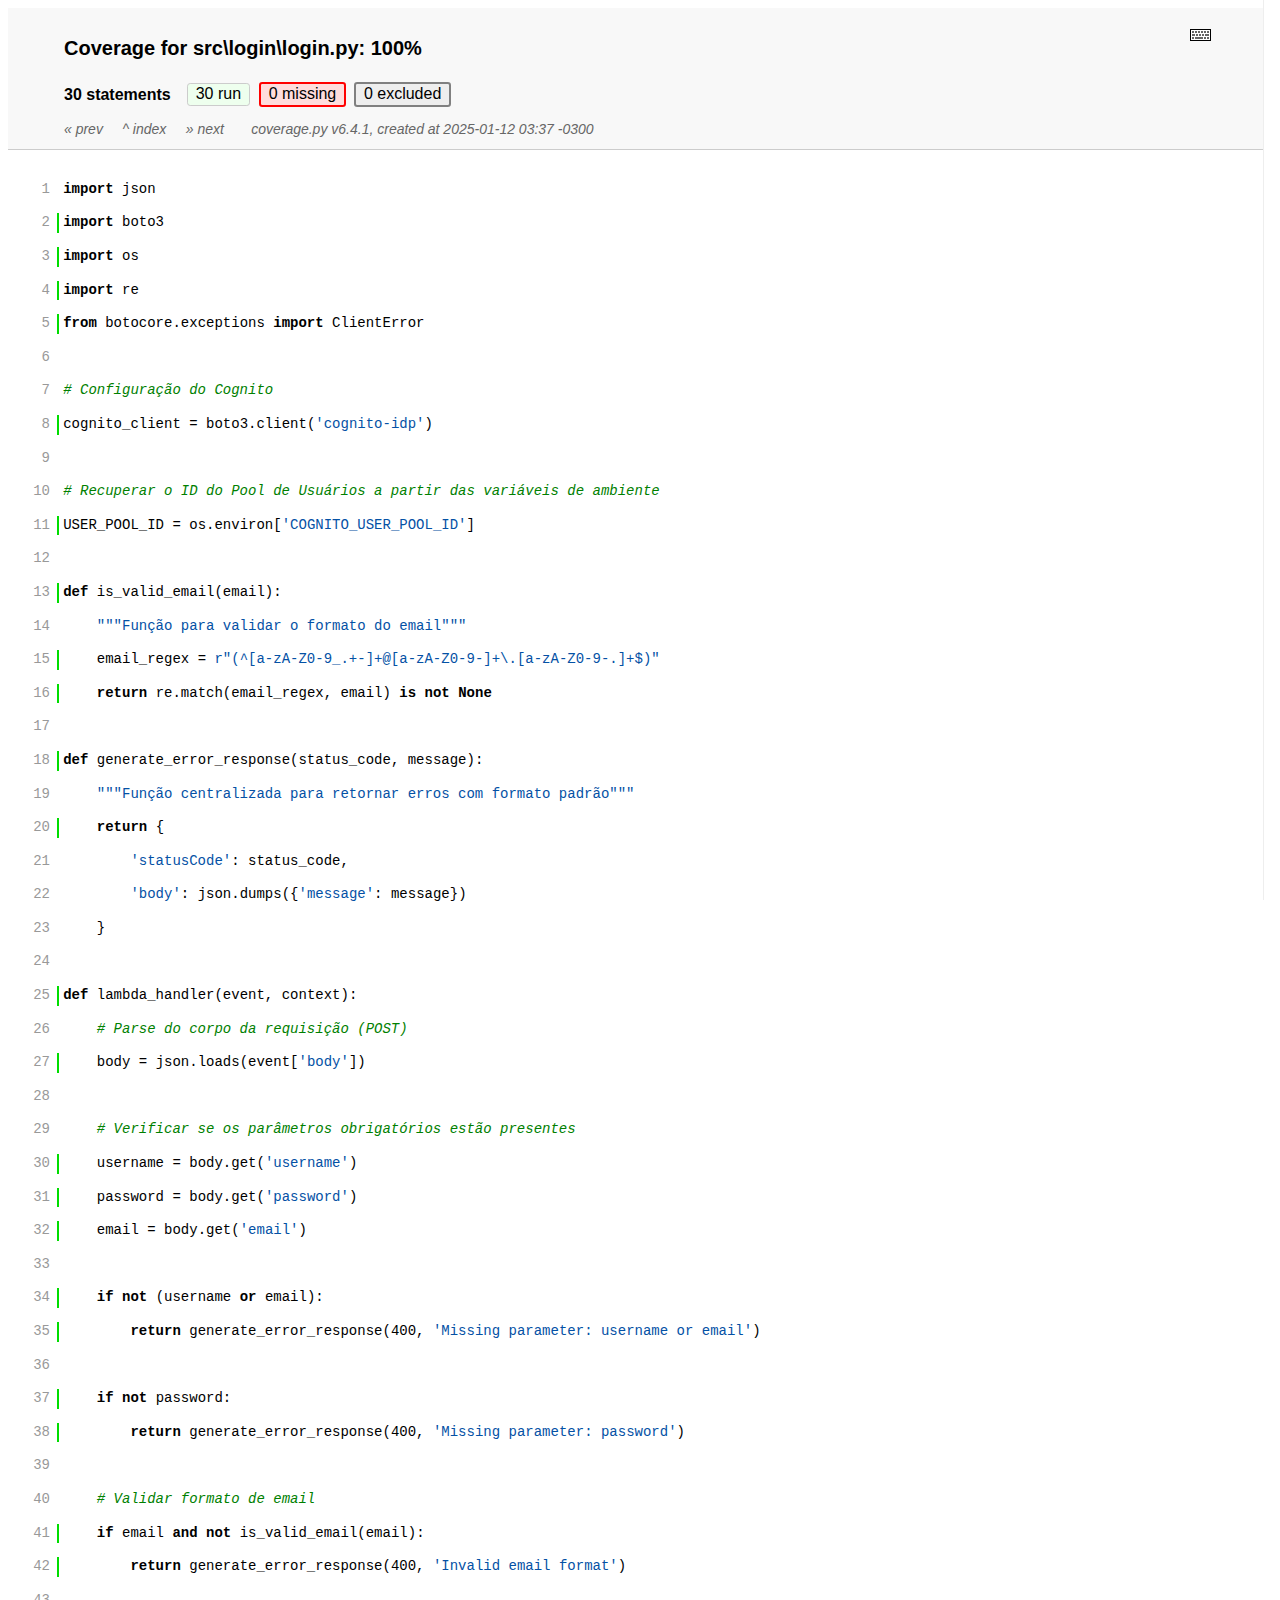
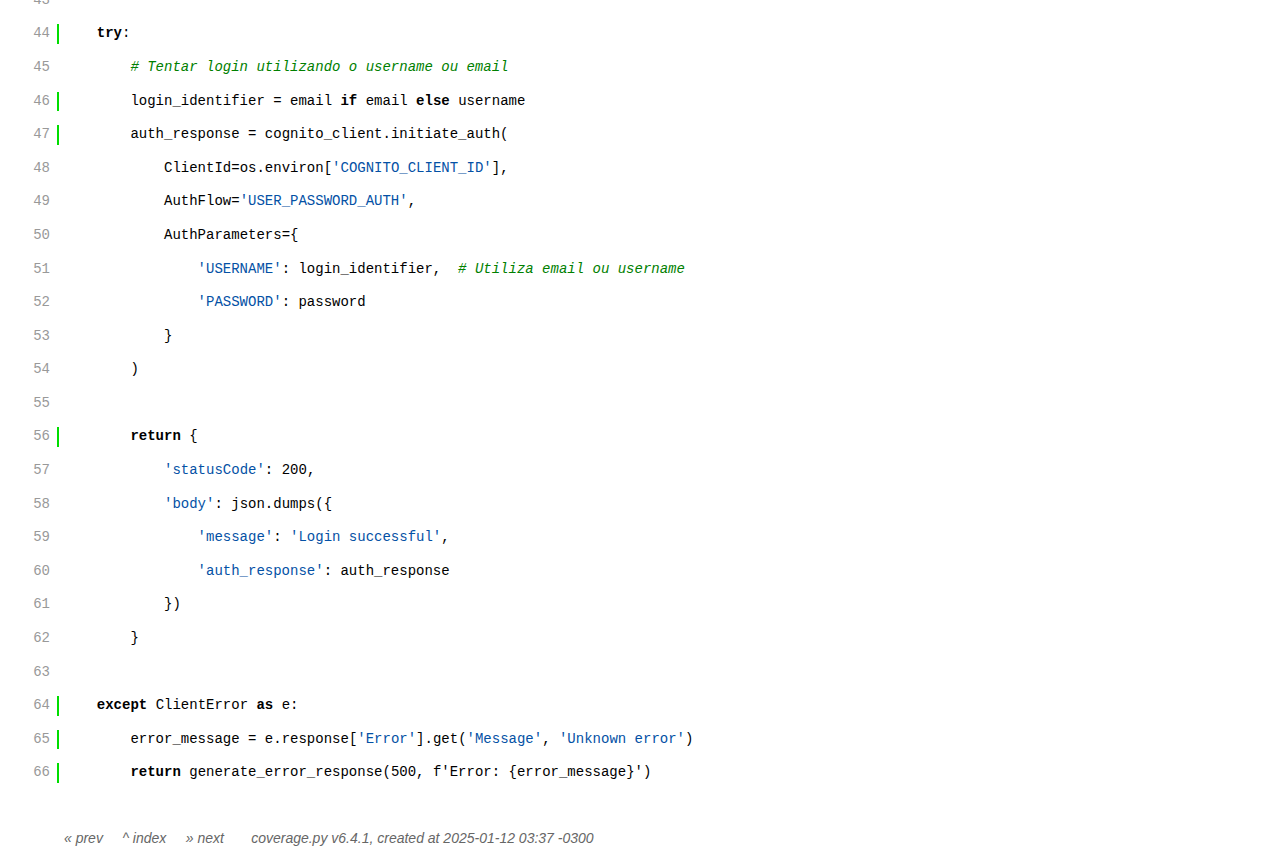
==== tests/processing/reports/htmlcov/d_3f3eaaa1e2470272_login_py.html @ f2f093bf "Padronizado o projeto" ====
<!DOCTYPE html>
<html>
<head>
    <meta http-equiv="Content-Type" content="text/html; charset=utf-8">
    <title>Coverage for src\login\login.py: 100%</title>
    <link rel="icon" sizes="32x32" href="favicon_32.png">
    <link rel="stylesheet" href="style.css" type="text/css">
    <script type="text/javascript" src="coverage_html.js" defer></script>
</head>
<body class="pyfile">
<header>
    <div class="content">
        <h1>
            <span class="text">Coverage for </span><b>src\login\login.py</b>:
            <span class="pc_cov">100%</span>
        </h1>
        <aside id="help_panel_wrapper">
            <input id="help_panel_state" type="checkbox">
            <label for="help_panel_state">
                <img id="keyboard_icon" src="keybd_closed.png" alt="Show/hide keyboard shortcuts" />
            </label>
            <div id="help_panel">
                <p class="legend">Shortcuts on this page</p>
                <div class="keyhelp">
                    <p>
                        <kbd>r</kbd>
                        <kbd>m</kbd>
                        <kbd>x</kbd>
                        &nbsp; toggle line displays
                    </p>
                    <p>
                        <kbd>j</kbd>
                        <kbd>k</kbd>
                        &nbsp; next/prev highlighted chunk
                    </p>
                    <p>
                        <kbd>0</kbd> &nbsp; (zero) top of page
                    </p>
                    <p>
                        <kbd>1</kbd> &nbsp; (one) first highlighted chunk
                    </p>
                    <p>
                        <kbd>[</kbd>
                        <kbd>]</kbd>
                        &nbsp; prev/next file
                    </p>
                    <p>
                        <kbd>u</kbd> &nbsp; up to the index
                    </p>
                    <p>
                        <kbd>?</kbd> &nbsp; show/hide this help
                    </p>
                </div>
            </div>
        </aside>
        <h2>
            <span class="text">30 statements &nbsp;</span>
            <button type="button" class="run button_toggle_run" value="run" data-shortcut="r" title="Toggle lines run">30<span class="text"> run</span></button>
            <button type="button" class="mis show_mis button_toggle_mis" value="mis" data-shortcut="m" title="Toggle lines missing">0<span class="text"> missing</span></button>
            <button type="button" class="exc show_exc button_toggle_exc" value="exc" data-shortcut="x" title="Toggle lines excluded">0<span class="text"> excluded</span></button>
        </h2>
        <p class="text">
            <a id="prevFileLink" class="nav" href="d_3f3eaaa1e2470272___init___py.html">&#xab; prev</a> &nbsp; &nbsp;
            <a id="indexLink" class="nav" href="index.html">&Hat; index</a> &nbsp; &nbsp;
            <a id="nextFileLink" class="nav" href="d_bb18815eae35c851___init___py.html">&#xbb; next</a>
            &nbsp; &nbsp; &nbsp;
            <a class="nav" href="https://coverage.readthedocs.io">coverage.py v6.4.1</a>,
            created at 2025-01-12 03:37 -0300
        </p>
        <aside class="hidden">
            <button type="button" class="button_next_chunk" data-shortcut="j"/>
            <button type="button" class="button_prev_chunk" data-shortcut="k"/>
            <button type="button" class="button_top_of_page" data-shortcut="0"/>
            <button type="button" class="button_first_chunk" data-shortcut="1"/>
            <button type="button" class="button_prev_file" data-shortcut="["/>
            <button type="button" class="button_next_file" data-shortcut="]"/>
            <button type="button" class="button_to_index" data-shortcut="u"/>
            <button type="button" class="button_show_hide_help" data-shortcut="?"/>
        </aside>
    </div>
</header>
<main id="source">
    <p class="pln"><span class="n"><a id="t1" href="#t1">1</a></span><span class="t"><span class="key">import</span> <span class="nam">json</span>&nbsp;</span><span class="r"></span></p>
    <p class="run"><span class="n"><a id="t2" href="#t2">2</a></span><span class="t"><span class="key">import</span> <span class="nam">boto3</span>&nbsp;</span><span class="r"></span></p>
    <p class="run"><span class="n"><a id="t3" href="#t3">3</a></span><span class="t"><span class="key">import</span> <span class="nam">os</span>&nbsp;</span><span class="r"></span></p>
    <p class="run"><span class="n"><a id="t4" href="#t4">4</a></span><span class="t"><span class="key">import</span> <span class="nam">re</span>&nbsp;</span><span class="r"></span></p>
    <p class="run"><span class="n"><a id="t5" href="#t5">5</a></span><span class="t"><span class="key">from</span> <span class="nam">botocore</span><span class="op">.</span><span class="nam">exceptions</span> <span class="key">import</span> <span class="nam">ClientError</span>&nbsp;</span><span class="r"></span></p>
    <p class="pln"><span class="n"><a id="t6" href="#t6">6</a></span><span class="t">&nbsp;</span><span class="r"></span></p>
    <p class="pln"><span class="n"><a id="t7" href="#t7">7</a></span><span class="t"><span class="com"># Configura&#231;&#227;o do Cognito</span>&nbsp;</span><span class="r"></span></p>
    <p class="run"><span class="n"><a id="t8" href="#t8">8</a></span><span class="t"><span class="nam">cognito_client</span> <span class="op">=</span> <span class="nam">boto3</span><span class="op">.</span><span class="nam">client</span><span class="op">(</span><span class="str">'cognito-idp'</span><span class="op">)</span>&nbsp;</span><span class="r"></span></p>
    <p class="pln"><span class="n"><a id="t9" href="#t9">9</a></span><span class="t">&nbsp;</span><span class="r"></span></p>
    <p class="pln"><span class="n"><a id="t10" href="#t10">10</a></span><span class="t"><span class="com"># Recuperar o ID do Pool de Usu&#225;rios a partir das vari&#225;veis de ambiente</span>&nbsp;</span><span class="r"></span></p>
    <p class="run"><span class="n"><a id="t11" href="#t11">11</a></span><span class="t"><span class="nam">USER_POOL_ID</span> <span class="op">=</span> <span class="nam">os</span><span class="op">.</span><span class="nam">environ</span><span class="op">[</span><span class="str">'COGNITO_USER_POOL_ID'</span><span class="op">]</span>&nbsp;</span><span class="r"></span></p>
    <p class="pln"><span class="n"><a id="t12" href="#t12">12</a></span><span class="t">&nbsp;</span><span class="r"></span></p>
    <p class="run"><span class="n"><a id="t13" href="#t13">13</a></span><span class="t"><span class="key">def</span> <span class="nam">is_valid_email</span><span class="op">(</span><span class="nam">email</span><span class="op">)</span><span class="op">:</span>&nbsp;</span><span class="r"></span></p>
    <p class="pln"><span class="n"><a id="t14" href="#t14">14</a></span><span class="t">    <span class="str">"""Fun&#231;&#227;o para validar o formato do email"""</span>&nbsp;</span><span class="r"></span></p>
    <p class="run"><span class="n"><a id="t15" href="#t15">15</a></span><span class="t">    <span class="nam">email_regex</span> <span class="op">=</span> <span class="str">r"(^[a-zA-Z0-9_.+-]+@[a-zA-Z0-9-]+\.[a-zA-Z0-9-.]+$)"</span>&nbsp;</span><span class="r"></span></p>
    <p class="run"><span class="n"><a id="t16" href="#t16">16</a></span><span class="t">    <span class="key">return</span> <span class="nam">re</span><span class="op">.</span><span class="nam">match</span><span class="op">(</span><span class="nam">email_regex</span><span class="op">,</span> <span class="nam">email</span><span class="op">)</span> <span class="key">is</span> <span class="key">not</span> <span class="key">None</span>&nbsp;</span><span class="r"></span></p>
    <p class="pln"><span class="n"><a id="t17" href="#t17">17</a></span><span class="t">&nbsp;</span><span class="r"></span></p>
    <p class="run"><span class="n"><a id="t18" href="#t18">18</a></span><span class="t"><span class="key">def</span> <span class="nam">generate_error_response</span><span class="op">(</span><span class="nam">status_code</span><span class="op">,</span> <span class="nam">message</span><span class="op">)</span><span class="op">:</span>&nbsp;</span><span class="r"></span></p>
    <p class="pln"><span class="n"><a id="t19" href="#t19">19</a></span><span class="t">    <span class="str">"""Fun&#231;&#227;o centralizada para retornar erros com formato padr&#227;o"""</span>&nbsp;</span><span class="r"></span></p>
    <p class="run"><span class="n"><a id="t20" href="#t20">20</a></span><span class="t">    <span class="key">return</span> <span class="op">{</span>&nbsp;</span><span class="r"></span></p>
    <p class="pln"><span class="n"><a id="t21" href="#t21">21</a></span><span class="t">        <span class="str">'statusCode'</span><span class="op">:</span> <span class="nam">status_code</span><span class="op">,</span>&nbsp;</span><span class="r"></span></p>
    <p class="pln"><span class="n"><a id="t22" href="#t22">22</a></span><span class="t">        <span class="str">'body'</span><span class="op">:</span> <span class="nam">json</span><span class="op">.</span><span class="nam">dumps</span><span class="op">(</span><span class="op">{</span><span class="str">'message'</span><span class="op">:</span> <span class="nam">message</span><span class="op">}</span><span class="op">)</span>&nbsp;</span><span class="r"></span></p>
    <p class="pln"><span class="n"><a id="t23" href="#t23">23</a></span><span class="t">    <span class="op">}</span>&nbsp;</span><span class="r"></span></p>
    <p class="pln"><span class="n"><a id="t24" href="#t24">24</a></span><span class="t">&nbsp;</span><span class="r"></span></p>
    <p class="run"><span class="n"><a id="t25" href="#t25">25</a></span><span class="t"><span class="key">def</span> <span class="nam">lambda_handler</span><span class="op">(</span><span class="nam">event</span><span class="op">,</span> <span class="nam">context</span><span class="op">)</span><span class="op">:</span>&nbsp;</span><span class="r"></span></p>
    <p class="pln"><span class="n"><a id="t26" href="#t26">26</a></span><span class="t">    <span class="com"># Parse do corpo da requisi&#231;&#227;o (POST)</span>&nbsp;</span><span class="r"></span></p>
    <p class="run"><span class="n"><a id="t27" href="#t27">27</a></span><span class="t">    <span class="nam">body</span> <span class="op">=</span> <span class="nam">json</span><span class="op">.</span><span class="nam">loads</span><span class="op">(</span><span class="nam">event</span><span class="op">[</span><span class="str">'body'</span><span class="op">]</span><span class="op">)</span>&nbsp;</span><span class="r"></span></p>
    <p class="pln"><span class="n"><a id="t28" href="#t28">28</a></span><span class="t">&nbsp;</span><span class="r"></span></p>
    <p class="pln"><span class="n"><a id="t29" href="#t29">29</a></span><span class="t">    <span class="com"># Verificar se os par&#226;metros obrigat&#243;rios est&#227;o presentes</span>&nbsp;</span><span class="r"></span></p>
    <p class="run"><span class="n"><a id="t30" href="#t30">30</a></span><span class="t">    <span class="nam">username</span> <span class="op">=</span> <span class="nam">body</span><span class="op">.</span><span class="nam">get</span><span class="op">(</span><span class="str">'username'</span><span class="op">)</span>&nbsp;</span><span class="r"></span></p>
    <p class="run"><span class="n"><a id="t31" href="#t31">31</a></span><span class="t">    <span class="nam">password</span> <span class="op">=</span> <span class="nam">body</span><span class="op">.</span><span class="nam">get</span><span class="op">(</span><span class="str">'password'</span><span class="op">)</span>&nbsp;</span><span class="r"></span></p>
    <p class="run"><span class="n"><a id="t32" href="#t32">32</a></span><span class="t">    <span class="nam">email</span> <span class="op">=</span> <span class="nam">body</span><span class="op">.</span><span class="nam">get</span><span class="op">(</span><span class="str">'email'</span><span class="op">)</span>&nbsp;</span><span class="r"></span></p>
    <p class="pln"><span class="n"><a id="t33" href="#t33">33</a></span><span class="t">&nbsp;</span><span class="r"></span></p>
    <p class="run"><span class="n"><a id="t34" href="#t34">34</a></span><span class="t">    <span class="key">if</span> <span class="key">not</span> <span class="op">(</span><span class="nam">username</span> <span class="key">or</span> <span class="nam">email</span><span class="op">)</span><span class="op">:</span>&nbsp;</span><span class="r"></span></p>
    <p class="run"><span class="n"><a id="t35" href="#t35">35</a></span><span class="t">        <span class="key">return</span> <span class="nam">generate_error_response</span><span class="op">(</span><span class="num">400</span><span class="op">,</span> <span class="str">'Missing parameter: username or email'</span><span class="op">)</span>&nbsp;</span><span class="r"></span></p>
    <p class="pln"><span class="n"><a id="t36" href="#t36">36</a></span><span class="t">&nbsp;</span><span class="r"></span></p>
    <p class="run"><span class="n"><a id="t37" href="#t37">37</a></span><span class="t">    <span class="key">if</span> <span class="key">not</span> <span class="nam">password</span><span class="op">:</span>&nbsp;</span><span class="r"></span></p>
    <p class="run"><span class="n"><a id="t38" href="#t38">38</a></span><span class="t">        <span class="key">return</span> <span class="nam">generate_error_response</span><span class="op">(</span><span class="num">400</span><span class="op">,</span> <span class="str">'Missing parameter: password'</span><span class="op">)</span>&nbsp;</span><span class="r"></span></p>
    <p class="pln"><span class="n"><a id="t39" href="#t39">39</a></span><span class="t">&nbsp;</span><span class="r"></span></p>
    <p class="pln"><span class="n"><a id="t40" href="#t40">40</a></span><span class="t">    <span class="com"># Validar formato de email</span>&nbsp;</span><span class="r"></span></p>
    <p class="run"><span class="n"><a id="t41" href="#t41">41</a></span><span class="t">    <span class="key">if</span> <span class="nam">email</span> <span class="key">and</span> <span class="key">not</span> <span class="nam">is_valid_email</span><span class="op">(</span><span class="nam">email</span><span class="op">)</span><span class="op">:</span>&nbsp;</span><span class="r"></span></p>
    <p class="run"><span class="n"><a id="t42" href="#t42">42</a></span><span class="t">        <span class="key">return</span> <span class="nam">generate_error_response</span><span class="op">(</span><span class="num">400</span><span class="op">,</span> <span class="str">'Invalid email format'</span><span class="op">)</span>&nbsp;</span><span class="r"></span></p>
    <p class="pln"><span class="n"><a id="t43" href="#t43">43</a></span><span class="t">&nbsp;</span><span class="r"></span></p>
    <p class="run"><span class="n"><a id="t44" href="#t44">44</a></span><span class="t">    <span class="key">try</span><span class="op">:</span>&nbsp;</span><span class="r"></span></p>
    <p class="pln"><span class="n"><a id="t45" href="#t45">45</a></span><span class="t">        <span class="com"># Tentar login utilizando o username ou email</span>&nbsp;</span><span class="r"></span></p>
    <p class="run"><span class="n"><a id="t46" href="#t46">46</a></span><span class="t">        <span class="nam">login_identifier</span> <span class="op">=</span> <span class="nam">email</span> <span class="key">if</span> <span class="nam">email</span> <span class="key">else</span> <span class="nam">username</span>&nbsp;</span><span class="r"></span></p>
    <p class="run"><span class="n"><a id="t47" href="#t47">47</a></span><span class="t">        <span class="nam">auth_response</span> <span class="op">=</span> <span class="nam">cognito_client</span><span class="op">.</span><span class="nam">initiate_auth</span><span class="op">(</span>&nbsp;</span><span class="r"></span></p>
    <p class="pln"><span class="n"><a id="t48" href="#t48">48</a></span><span class="t">            <span class="nam">ClientId</span><span class="op">=</span><span class="nam">os</span><span class="op">.</span><span class="nam">environ</span><span class="op">[</span><span class="str">'COGNITO_CLIENT_ID'</span><span class="op">]</span><span class="op">,</span>&nbsp;</span><span class="r"></span></p>
    <p class="pln"><span class="n"><a id="t49" href="#t49">49</a></span><span class="t">            <span class="nam">AuthFlow</span><span class="op">=</span><span class="str">'USER_PASSWORD_AUTH'</span><span class="op">,</span>&nbsp;</span><span class="r"></span></p>
    <p class="pln"><span class="n"><a id="t50" href="#t50">50</a></span><span class="t">            <span class="nam">AuthParameters</span><span class="op">=</span><span class="op">{</span>&nbsp;</span><span class="r"></span></p>
    <p class="pln"><span class="n"><a id="t51" href="#t51">51</a></span><span class="t">                <span class="str">'USERNAME'</span><span class="op">:</span> <span class="nam">login_identifier</span><span class="op">,</span>  <span class="com"># Utiliza email ou username</span>&nbsp;</span><span class="r"></span></p>
    <p class="pln"><span class="n"><a id="t52" href="#t52">52</a></span><span class="t">                <span class="str">'PASSWORD'</span><span class="op">:</span> <span class="nam">password</span>&nbsp;</span><span class="r"></span></p>
    <p class="pln"><span class="n"><a id="t53" href="#t53">53</a></span><span class="t">            <span class="op">}</span>&nbsp;</span><span class="r"></span></p>
    <p class="pln"><span class="n"><a id="t54" href="#t54">54</a></span><span class="t">        <span class="op">)</span>&nbsp;</span><span class="r"></span></p>
    <p class="pln"><span class="n"><a id="t55" href="#t55">55</a></span><span class="t">&nbsp;</span><span class="r"></span></p>
    <p class="run"><span class="n"><a id="t56" href="#t56">56</a></span><span class="t">        <span class="key">return</span> <span class="op">{</span>&nbsp;</span><span class="r"></span></p>
    <p class="pln"><span class="n"><a id="t57" href="#t57">57</a></span><span class="t">            <span class="str">'statusCode'</span><span class="op">:</span> <span class="num">200</span><span class="op">,</span>&nbsp;</span><span class="r"></span></p>
    <p class="pln"><span class="n"><a id="t58" href="#t58">58</a></span><span class="t">            <span class="str">'body'</span><span class="op">:</span> <span class="nam">json</span><span class="op">.</span><span class="nam">dumps</span><span class="op">(</span><span class="op">{</span>&nbsp;</span><span class="r"></span></p>
    <p class="pln"><span class="n"><a id="t59" href="#t59">59</a></span><span class="t">                <span class="str">'message'</span><span class="op">:</span> <span class="str">'Login successful'</span><span class="op">,</span>&nbsp;</span><span class="r"></span></p>
    <p class="pln"><span class="n"><a id="t60" href="#t60">60</a></span><span class="t">                <span class="str">'auth_response'</span><span class="op">:</span> <span class="nam">auth_response</span>&nbsp;</span><span class="r"></span></p>
    <p class="pln"><span class="n"><a id="t61" href="#t61">61</a></span><span class="t">            <span class="op">}</span><span class="op">)</span>&nbsp;</span><span class="r"></span></p>
    <p class="pln"><span class="n"><a id="t62" href="#t62">62</a></span><span class="t">        <span class="op">}</span>&nbsp;</span><span class="r"></span></p>
    <p class="pln"><span class="n"><a id="t63" href="#t63">63</a></span><span class="t">&nbsp;</span><span class="r"></span></p>
    <p class="run"><span class="n"><a id="t64" href="#t64">64</a></span><span class="t">    <span class="key">except</span> <span class="nam">ClientError</span> <span class="key">as</span> <span class="nam">e</span><span class="op">:</span>&nbsp;</span><span class="r"></span></p>
    <p class="run"><span class="n"><a id="t65" href="#t65">65</a></span><span class="t">        <span class="nam">error_message</span> <span class="op">=</span> <span class="nam">e</span><span class="op">.</span><span class="nam">response</span><span class="op">[</span><span class="str">'Error'</span><span class="op">]</span><span class="op">.</span><span class="nam">get</span><span class="op">(</span><span class="str">'Message'</span><span class="op">,</span> <span class="str">'Unknown error'</span><span class="op">)</span>&nbsp;</span><span class="r"></span></p>
    <p class="run"><span class="n"><a id="t66" href="#t66">66</a></span><span class="t">        <span class="key">return</span> <span class="nam">generate_error_response</span><span class="op">(</span><span class="num">500</span><span class="op">,</span> <span class="fst">f'</span><span class="fst">Error: </span><span class="op">{</span><span class="nam">error_message</span><span class="op">}</span><span class="fst">'</span><span class="op">)</span>&nbsp;</span><span class="r"></span></p>
</main>
<footer>
    <div class="content">
        <p>
            <a id="prevFileLink" class="nav" href="d_3f3eaaa1e2470272___init___py.html">&#xab; prev</a> &nbsp; &nbsp;
            <a id="indexLink" class="nav" href="index.html">&Hat; index</a> &nbsp; &nbsp;
            <a id="nextFileLink" class="nav" href="d_bb18815eae35c851___init___py.html">&#xbb; next</a>
            &nbsp; &nbsp; &nbsp;
            <a class="nav" href="https://coverage.readthedocs.io">coverage.py v6.4.1</a>,
            created at 2025-01-12 03:37 -0300
        </p>
    </div>
</footer>
</body>
</html>
---- tests/processing/reports/htmlcov/style.css ----
charset "UTF-8";
/* Licensed under the Apache License: http://www.apache.org/licenses/LICENSE-2.0 */
/* For details: https://github.com/nedbat/coveragepy/blob/master/NOTICE.txt */
/* Don't edit this .css file. Edit the .scss file instead! */
html, body, h1, h2, h3, p, table, td, th { margin: 0; padding: 0; border: 0; font-weight: inherit; font-style: inherit; font-size: 100%; font-family: inherit; vertical-align: baseline; }

body { font-family: -apple-system, BlinkMacSystemFont, "Segoe UI", Roboto, Ubuntu, Cantarell, "Helvetica Neue", sans-serif; font-size: 1em; background: #fff; color: #000; }

@media (prefers-color-scheme: dark) { body { background: #1e1e1e; } }

@media (prefers-color-scheme: dark) { body { color: #eee; } }

html > body { font-size: 16px; }

a:active, a:focus { outline: 2px dashed #007acc; }

p { font-size: .875em; line-height: 1.4em; }

table { border-collapse: collapse; }

td { vertical-align: top; }

table tr.hidden { display: none !important; }

p#no_rows { display: none; font-size: 1.2em; }

a.nav { text-decoration: none; color: inherit; }

a.nav:hover { text-decoration: underline; color: inherit; }

.hidden { display: none; }

header { background: #f8f8f8; width: 100%; z-index: 2; border-bottom: 1px solid #ccc; }

@media (prefers-color-scheme: dark) { header { background: black; } }

@media (prefers-color-scheme: dark) { header { border-color: #333; } }

header .content { padding: 1rem 3.5rem; }

header h2 { margin-top: .5em; font-size: 1em; }

header p.text { margin: .5em 0 -.5em; color: #666; font-style: italic; }

@media (prefers-color-scheme: dark) { header p.text { color: #aaa; } }

header.sticky { position: fixed; left: 0; right: 0; height: 2.5em; }

header.sticky .text { display: none; }

header.sticky h1, header.sticky h2 { font-size: 1em; margin-top: 0; display: inline-block; }

header.sticky .content { padding: 0.5rem 3.5rem; }

header.sticky .content p { font-size: 1em; }

header.sticky ~ #source { padding-top: 6.5em; }

main { position: relative; z-index: 1; }

footer { margin: 1rem 3.5rem; }

footer .content { padding: 0; color: #666; font-style: italic; }

@media (prefers-color-scheme: dark) { footer .content { color: #aaa; } }

#index { margin: 1rem 0 0 3.5rem; }

h1 { font-size: 1.25em; display: inline-block; }

#filter_container { float: right; margin: 0 2em 0 0; }

#filter_container input { width: 10em; padding: 0.2em 0.5em; border: 2px solid #ccc; background: #fff; color: #000; }

@media (prefers-color-scheme: dark) { #filter_container input { border-color: #444; } }

@media (prefers-color-scheme: dark) { #filter_container input { background: #1e1e1e; } }

@media (prefers-color-scheme: dark) { #filter_container input { color: #eee; } }

#filter_container input:focus { border-color: #007acc; }

header button { font-family: inherit; font-size: inherit; border: 1px solid; border-radius: .2em; color: inherit; padding: .1em .5em; margin: 1px calc(.1em + 1px); cursor: pointer; border-color: #ccc; }

@media (prefers-color-scheme: dark) { header button { border-color: #444; } }

header button:active, header button:focus { outline: 2px dashed #007acc; }

header button.run { background: #eeffee; }

@media (prefers-color-scheme: dark) { header button.run { background: #373d29; } }

header button.run.show_run { background: #dfd; border: 2px solid #00dd00; margin: 0 .1em; }

@media (prefers-color-scheme: dark) { header button.run.show_run { background: #373d29; } }

header button.mis { background: #ffeeee; }

@media (prefers-color-scheme: dark) { header button.mis { background: #4b1818; } }

header button.mis.show_mis { background: #fdd; border: 2px solid #ff0000; margin: 0 .1em; }

@media (prefers-color-scheme: dark) { header button.mis.show_mis { background: #4b1818; } }

header button.exc { background: #f7f7f7; }

@media (prefers-color-scheme: dark) { header button.exc { background: #333; } }

header button.exc.show_exc { background: #eee; border: 2px solid #808080; margin: 0 .1em; }

@media (prefers-color-scheme: dark) { header button.exc.show_exc { background: #333; } }

header button.par { background: #ffffd5; }

@media (prefers-color-scheme: dark) { header button.par { background: #650; } }

header button.par.show_par { background: #ffa; border: 2px solid #bbbb00; margin: 0 .1em; }

@media (prefers-color-scheme: dark) { header button.par.show_par { background: #650; } }

#help_panel, #source p .annotate.long { display: none; position: absolute; z-index: 999; background: #ffffcc; border: 1px solid #888; border-radius: .2em; color: #333; padding: .25em .5em; }

#source p .annotate.long { white-space: normal; float: right; top: 1.75em; right: 1em; height: auto; }

#help_panel_wrapper { float: right; position: relative; }

#keyboard_icon { margin: 5px; }

#help_panel_state { display: none; }

#help_panel { top: 25px; right: 0; padding: .75em; border: 1px solid #883; color: #333; }

#help_panel .keyhelp p { margin-top: .75em; }

#help_panel .legend { font-style: italic; margin-bottom: 1em; }

.indexfile #help_panel { width: 25em; }

.pyfile #help_panel { width: 18em; }

#help_panel_state:checked ~ #help_panel { display: block; }

kbd { border: 1px solid black; border-color: #888 #333 #333 #888; padding: .1em .35em; font-family: SFMono-Regular, Menlo, Monaco, Consolas, monospace; font-weight: bold; background: #eee; border-radius: 3px; }

#source { padding: 1em 0 1em 3.5rem; font-family: SFMono-Regular, Menlo, Monaco, Consolas, monospace; }

#source p { position: relative; white-space: pre; }

#source p * { box-sizing: border-box; }

#source p .n { float: left; text-align: right; width: 3.5rem; box-sizing: border-box; margin-left: -3.5rem; padding-right: 1em; color: #999; }

@media (prefers-color-scheme: dark) { #source p .n { color: #777; } }

#source p .n.highlight { background: #ffdd00; }

#source p .n a { margin-top: -4em; padding-top: 4em; text-decoration: none; color: #999; }

@media (prefers-color-scheme: dark) { #source p .n a { color: #777; } }

#source p .n a:hover { text-decoration: underline; color: #999; }

@media (prefers-color-scheme: dark) { #source p .n a:hover { color: #777; } }

#source p .t { display: inline-block; width: 100%; box-sizing: border-box; margin-left: -.5em; padding-left: 0.3em; border-left: 0.2em solid #fff; }

@media (prefers-color-scheme: dark) { #source p .t { border-color: #1e1e1e; } }

#source p .t:hover { background: #f2f2f2; }

@media (prefers-color-scheme: dark) { #source p .t:hover { background: #282828; } }

#source p .t:hover ~ .r .annotate.long { display: block; }

#source p .t .com { color: #008000; font-style: italic; line-height: 1px; }

@media (prefers-color-scheme: dark) { #source p .t .com { color: #6a9955; } }

#source p .t .key { font-weight: bold; line-height: 1px; }

#source p .t .str { color: #0451a5; }

@media (prefers-color-scheme: dark) { #source p .t .str { color: #9cdcfe; } }

#source p.mis .t { border-left: 0.2em solid #ff0000; }

#source p.mis.show_mis .t { background: #fdd; }

@media (prefers-color-scheme: dark) { #source p.mis.show_mis .t { background: #4b1818; } }

#source p.mis.show_mis .t:hover { background: #f2d2d2; }

@media (prefers-color-scheme: dark) { #source p.mis.show_mis .t:hover { background: #532323; } }

#source p.run .t { border-left: 0.2em solid #00dd00; }

#source p.run.show_run .t { background: #dfd; }

@media (prefers-color-scheme: dark) { #source p.run.show_run .t { background: #373d29; } }

#source p.run.show_run .t:hover { background: #d2f2d2; }

@media (prefers-color-scheme: dark) { #source p.run.show_run .t:hover { background: #404633; } }

#source p.exc .t { border-left: 0.2em solid #808080; }

#source p.exc.show_exc .t { background: #eee; }

@media (prefers-color-scheme: dark) { #source p.exc.show_exc .t { background: #333; } }

#source p.exc.show_exc .t:hover { background: #e2e2e2; }

@media (prefers-color-scheme: dark) { #source p.exc.show_exc .t:hover { background: #3c3c3c; } }

#source p.par .t { border-left: 0.2em solid #bbbb00; }

#source p.par.show_par .t { background: #ffa; }

@media (prefers-color-scheme: dark) { #source p.par.show_par .t { background: #650; } }

#source p.par.show_par .t:hover { background: #f2f2a2; }

@media (prefers-color-scheme: dark) { #source p.par.show_par .t:hover { background: #6d5d0c; } }

#source p .r { position: absolute; top: 0; right: 2.5em; font-family: -apple-system, BlinkMacSystemFont, "Segoe UI", Roboto, Ubuntu, Cantarell, "Helvetica Neue", sans-serif; }

#source p .annotate { font-family: -apple-system, BlinkMacSystemFont, "Segoe UI", Roboto, Ubuntu, Cantarell, "Helvetica Neue", sans-serif; color: #666; padding-right: .5em; }

@media (prefers-color-scheme: dark) { #source p .annotate { color: #ddd; } }

#source p .annotate.short:hover ~ .long { display: block; }

#source p .annotate.long { width: 30em; right: 2.5em; }

#source p input { display: none; }

#source p input ~ .r label.ctx { cursor: pointer; border-radius: .25em; }

#source p input ~ .r label.ctx::before { content: "▶ "; }

#source p input ~ .r label.ctx:hover { background: #e8f4ff; color: #666; }

@media (prefers-color-scheme: dark) { #source p input ~ .r label.ctx:hover { background: #0f3a42; } }

@media (prefers-color-scheme: dark) { #source p input ~ .r label.ctx:hover { color: #aaa; } }

#source p input:checked ~ .r label.ctx { background: #d0e8ff; color: #666; border-radius: .75em .75em 0 0; padding: 0 .5em; margin: -.25em 0; }

@media (prefers-color-scheme: dark) { #source p input:checked ~ .r label.ctx { background: #056; } }

@media (prefers-color-scheme: dark) { #source p input:checked ~ .r label.ctx { color: #aaa; } }

#source p input:checked ~ .r label.ctx::before { content: "▼ "; }

#source p input:checked ~ .ctxs { padding: .25em .5em; overflow-y: scroll; max-height: 10.5em; }

#source p label.ctx { color: #999; display: inline-block; padding: 0 .5em; font-size: .8333em; }

@media (prefers-color-scheme: dark) { #source p label.ctx { color: #777; } }

#source p .ctxs { display: block; max-height: 0; overflow-y: hidden; transition: all .2s; padding: 0 .5em; font-family: -apple-system, BlinkMacSystemFont, "Segoe UI", Roboto, Ubuntu, Cantarell, "Helvetica Neue", sans-serif; white-space: nowrap; background: #d0e8ff; border-radius: .25em; margin-right: 1.75em; }

@media (prefers-color-scheme: dark) { #source p .ctxs { background: #056; } }

#source p .ctxs span { display: block; text-align: right; }

#index { font-family: SFMono-Regular, Menlo, Monaco, Consolas, monospace; font-size: 0.875em; }

#index table.index { margin-left: -.5em; }

#index td, #index th { text-align: right; width: 5em; padding: .25em .5em; border-bottom: 1px solid #eee; }

@media (prefers-color-scheme: dark) { #index td, #index th { border-color: #333; } }

#index td.name, #index th.name { text-align: left; width: auto; }

#index th { font-style: italic; color: #333; cursor: pointer; }

@media (prefers-color-scheme: dark) { #index th { color: #ddd; } }

#index th:hover { background: #eee; }

@media (prefers-color-scheme: dark) { #index th:hover { background: #333; } }

#index th[aria-sort="ascending"], #index th[aria-sort="descending"] { white-space: nowrap; background: #eee; padding-left: .5em; }

@media (prefers-color-scheme: dark) { #index th[aria-sort="ascending"], #index th[aria-sort="descending"] { background: #333; } }

#index th[aria-sort="ascending"]::after { font-family: sans-serif; content: " ↑"; }

#index th[aria-sort="descending"]::after { font-family: sans-serif; content: " ↓"; }

#index td.name a { text-decoration: none; color: inherit; }

#index tr.total td, #index tr.total_dynamic td { font-weight: bold; border-top: 1px solid #ccc; border-bottom: none; }

#index tr.file:hover { background: #eee; }

@media (prefers-color-scheme: dark) { #index tr.file:hover { background: #333; } }

#index tr.file:hover td.name { text-decoration: underline; color: inherit; }

#scroll_marker { position: fixed; z-index: 3; right: 0; top: 0; width: 16px; height: 100%; background: #fff; border-left: 1px solid #eee; will-change: transform; }

@media (prefers-color-scheme: dark) { #scroll_marker { background: #1e1e1e; } }

@media (prefers-color-scheme: dark) { #scroll_marker { border-color: #333; } }

#scroll_marker .marker { background: #ccc; position: absolute; min-height: 3px; width: 100%; }

@media (prefers-color-scheme: dark) { #scroll_marker .marker { background: #444; } }
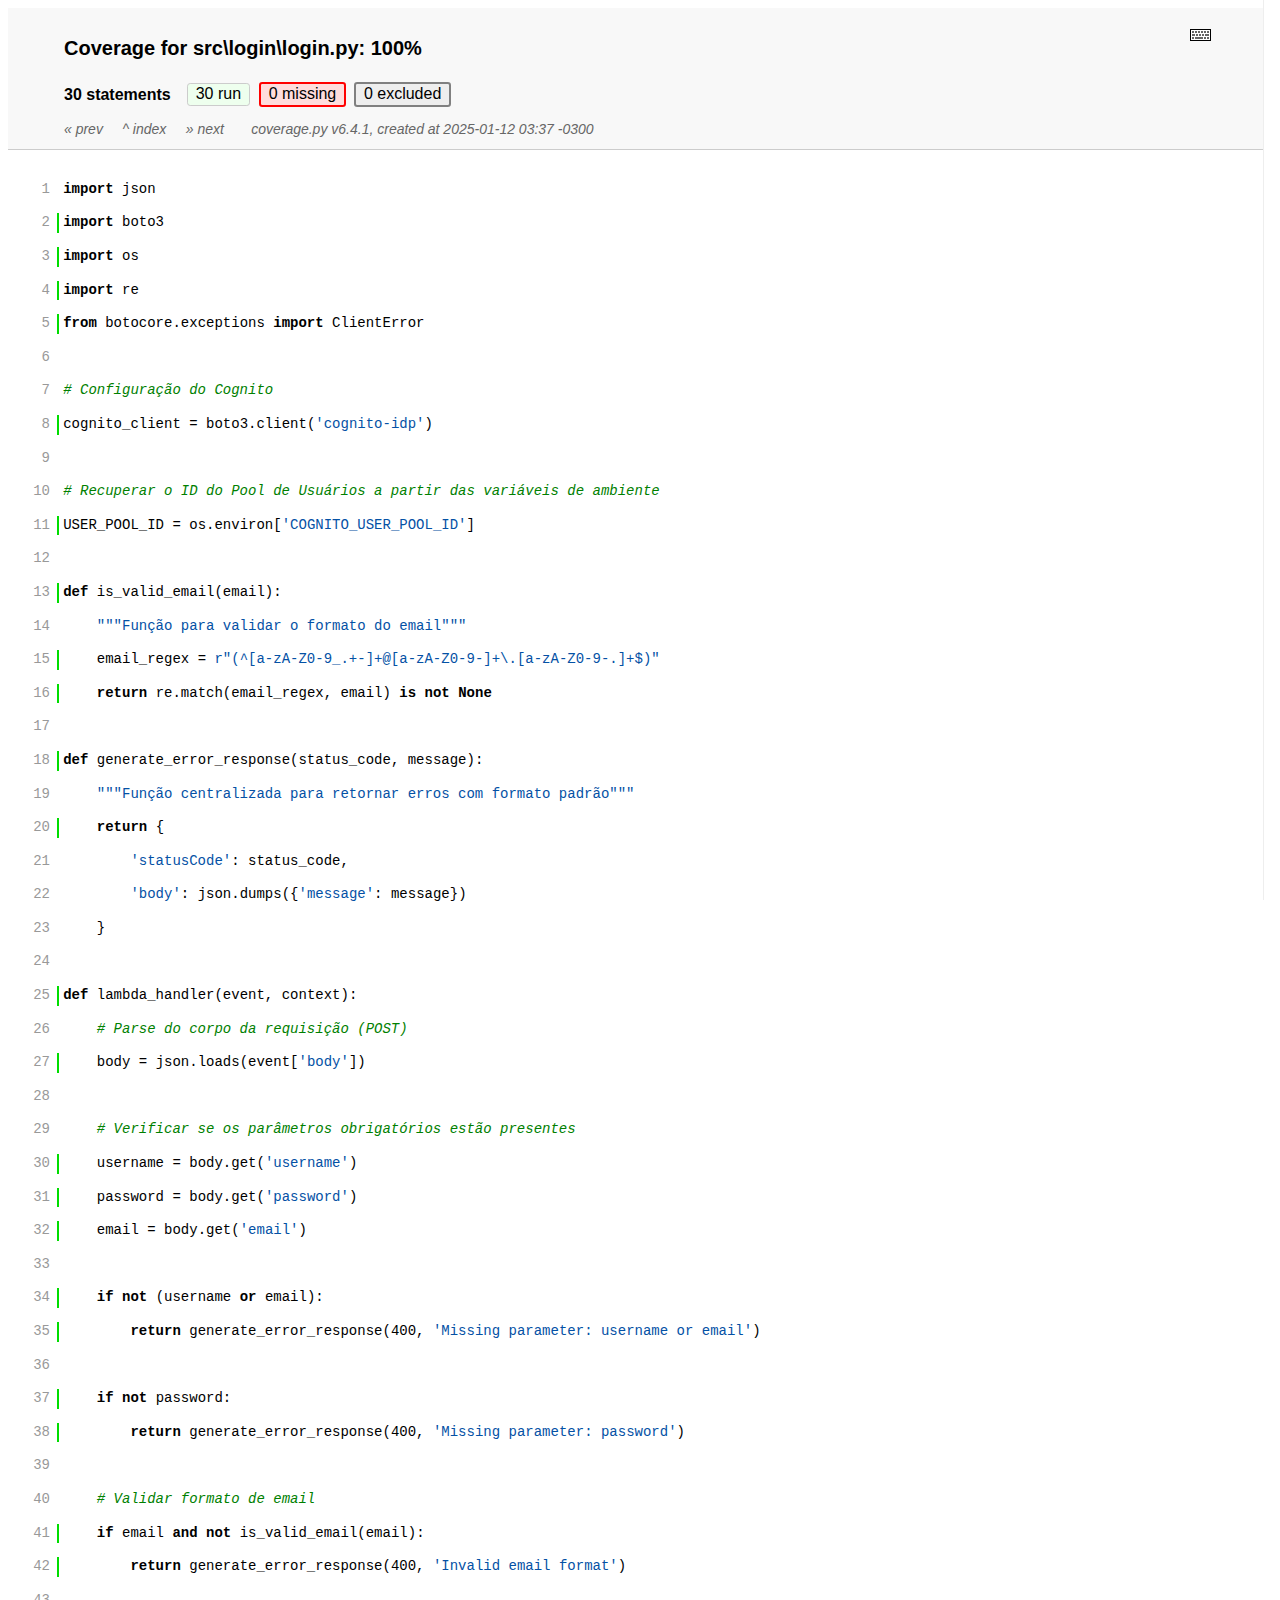
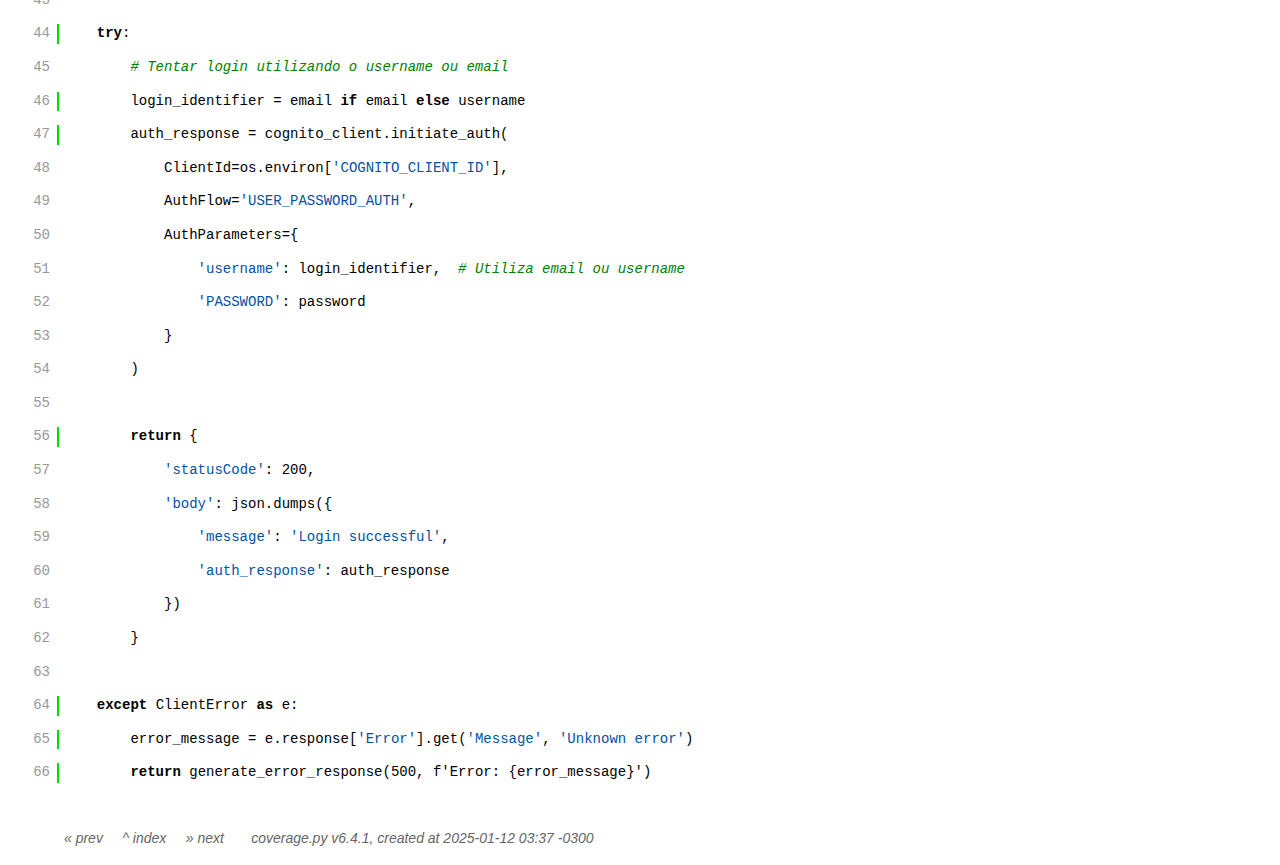
==== commit 2c82ffae: "Alterado caminho de pastas no S3" ====
--- a/tests/processing/reports/htmlcov/d_3f3eaaa1e2470272_login_py.html
+++ b/tests/processing/reports/htmlcov/d_3f3eaaa1e2470272_login_py.html
@@ -130,7 +130,7 @@
     <p class="pln"><span class="n"><a id="t48" href="#t48">48</a></span><span class="t">            <span class="nam">ClientId</span><span class="op">=</span><span class="nam">os</span><span class="op">.</span><span class="nam">environ</span><span class="op">[</span><span class="str">'COGNITO_CLIENT_ID'</span><span class="op">]</span><span class="op">,</span>&nbsp;</span><span class="r"></span></p>
     <p class="pln"><span class="n"><a id="t49" href="#t49">49</a></span><span class="t">            <span class="nam">AuthFlow</span><span class="op">=</span><span class="str">'USER_PASSWORD_AUTH'</span><span class="op">,</span>&nbsp;</span><span class="r"></span></p>
     <p class="pln"><span class="n"><a id="t50" href="#t50">50</a></span><span class="t">            <span class="nam">AuthParameters</span><span class="op">=</span><span class="op">{</span>&nbsp;</span><span class="r"></span></p>
-    <p class="pln"><span class="n"><a id="t51" href="#t51">51</a></span><span class="t">                <span class="str">'USERNAME'</span><span class="op">:</span> <span class="nam">login_identifier</span><span class="op">,</span>  <span class="com"># Utiliza email ou username</span>&nbsp;</span><span class="r"></span></p>
+    <p class="pln"><span class="n"><a id="t51" href="#t51">51</a></span><span class="t">                <span class="str">'username'</span><span class="op">:</span> <span class="nam">login_identifier</span><span class="op">,</span>  <span class="com"># Utiliza email ou username</span>&nbsp;</span><span class="r"></span></p>
     <p class="pln"><span class="n"><a id="t52" href="#t52">52</a></span><span class="t">                <span class="str">'PASSWORD'</span><span class="op">:</span> <span class="nam">password</span>&nbsp;</span><span class="r"></span></p>
     <p class="pln"><span class="n"><a id="t53" href="#t53">53</a></span><span class="t">            <span class="op">}</span>&nbsp;</span><span class="r"></span></p>
     <p class="pln"><span class="n"><a id="t54" href="#t54">54</a></span><span class="t">        <span class="op">)</span>&nbsp;</span><span class="r"></span></p>
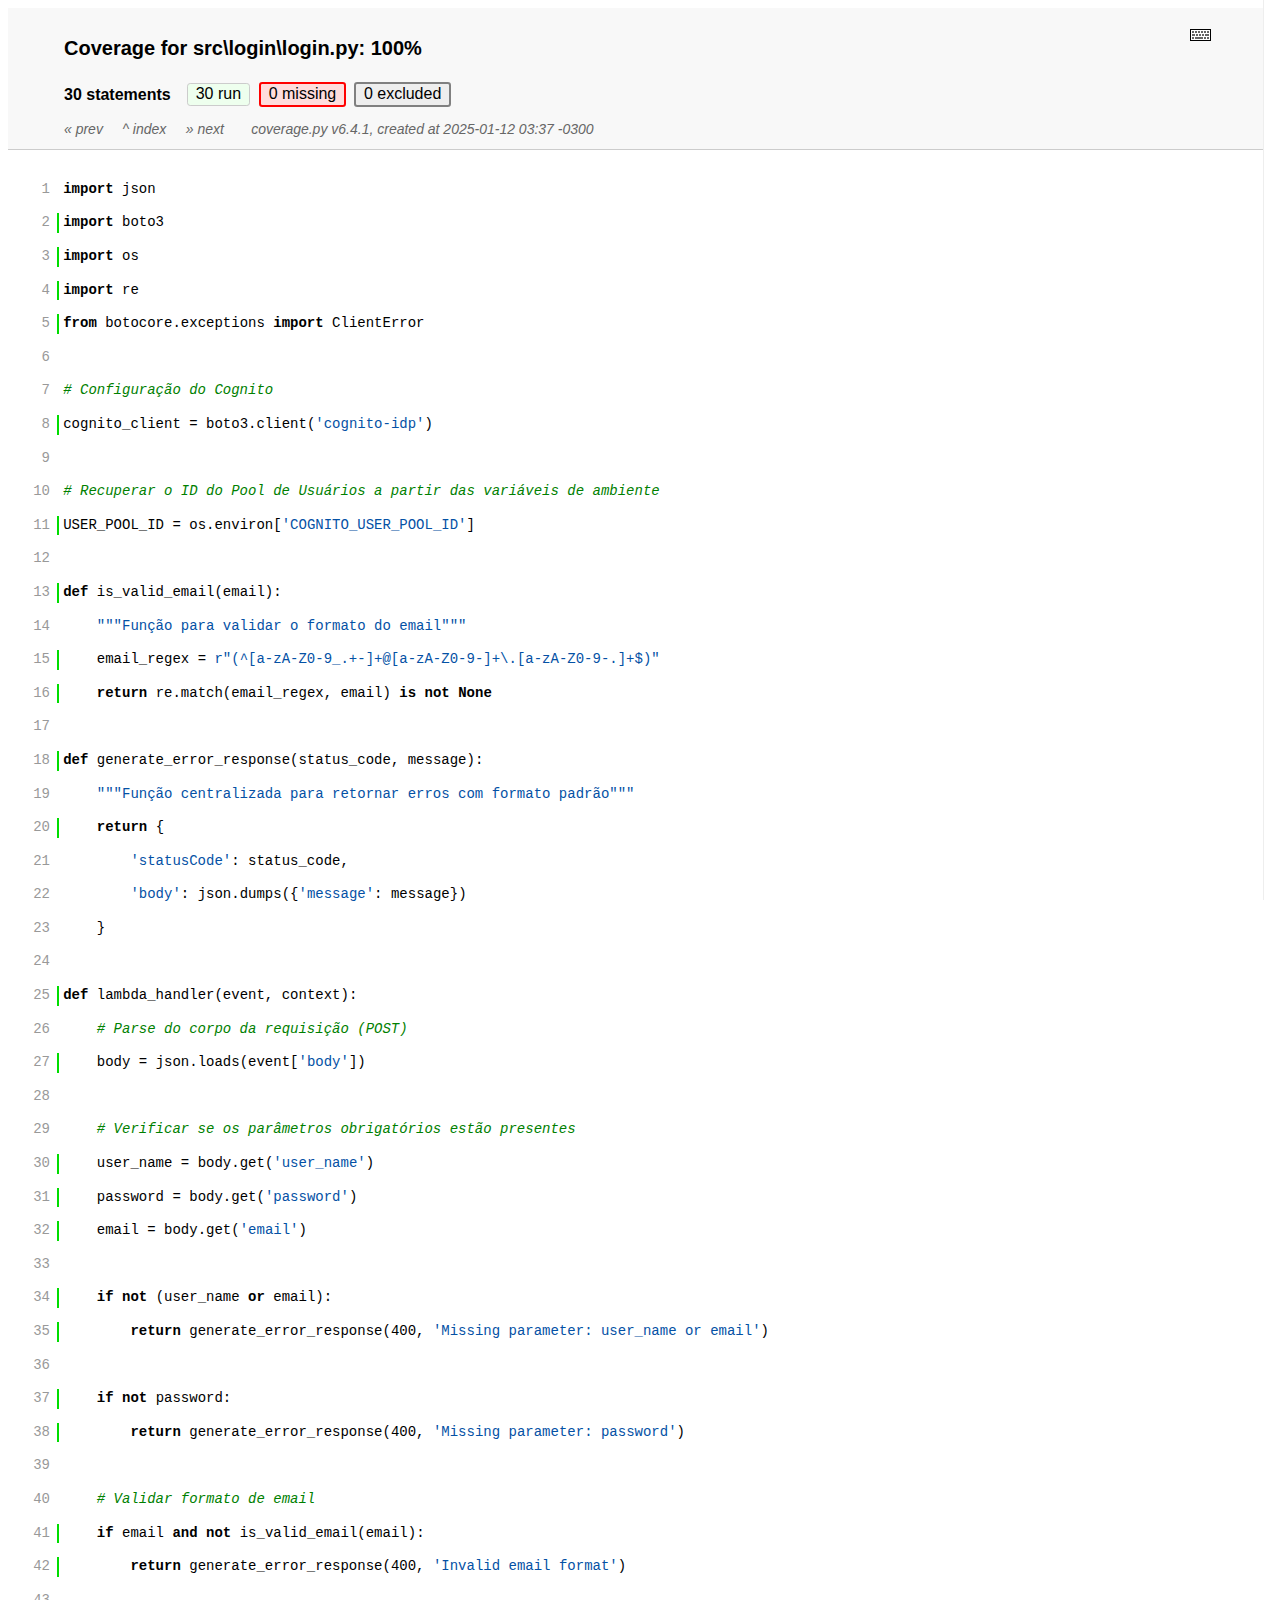
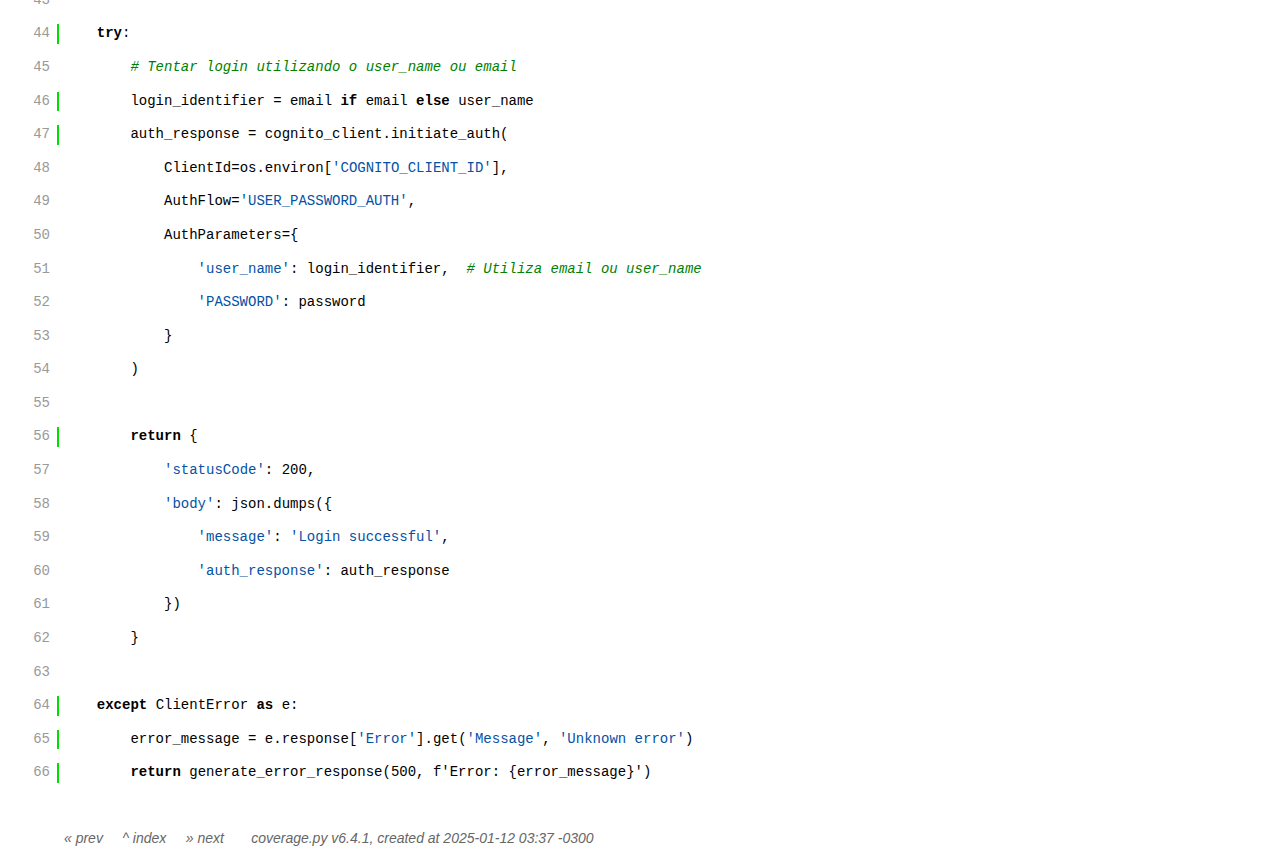
==== commit 4e8f432c: "teste" ====
--- a/tests/processing/reports/htmlcov/d_3f3eaaa1e2470272_login_py.html
+++ b/tests/processing/reports/htmlcov/d_3f3eaaa1e2470272_login_py.html
@@ -109,12 +109,12 @@
     <p class="run"><span class="n"><a id="t27" href="#t27">27</a></span><span class="t">    <span class="nam">body</span> <span class="op">=</span> <span class="nam">json</span><span class="op">.</span><span class="nam">loads</span><span class="op">(</span><span class="nam">event</span><span class="op">[</span><span class="str">'body'</span><span class="op">]</span><span class="op">)</span>&nbsp;</span><span class="r"></span></p>
     <p class="pln"><span class="n"><a id="t28" href="#t28">28</a></span><span class="t">&nbsp;</span><span class="r"></span></p>
     <p class="pln"><span class="n"><a id="t29" href="#t29">29</a></span><span class="t">    <span class="com"># Verificar se os par&#226;metros obrigat&#243;rios est&#227;o presentes</span>&nbsp;</span><span class="r"></span></p>
-    <p class="run"><span class="n"><a id="t30" href="#t30">30</a></span><span class="t">    <span class="nam">username</span> <span class="op">=</span> <span class="nam">body</span><span class="op">.</span><span class="nam">get</span><span class="op">(</span><span class="str">'username'</span><span class="op">)</span>&nbsp;</span><span class="r"></span></p>
+    <p class="run"><span class="n"><a id="t30" href="#t30">30</a></span><span class="t">    <span class="nam">user_name</span> <span class="op">=</span> <span class="nam">body</span><span class="op">.</span><span class="nam">get</span><span class="op">(</span><span class="str">'user_name'</span><span class="op">)</span>&nbsp;</span><span class="r"></span></p>
     <p class="run"><span class="n"><a id="t31" href="#t31">31</a></span><span class="t">    <span class="nam">password</span> <span class="op">=</span> <span class="nam">body</span><span class="op">.</span><span class="nam">get</span><span class="op">(</span><span class="str">'password'</span><span class="op">)</span>&nbsp;</span><span class="r"></span></p>
     <p class="run"><span class="n"><a id="t32" href="#t32">32</a></span><span class="t">    <span class="nam">email</span> <span class="op">=</span> <span class="nam">body</span><span class="op">.</span><span class="nam">get</span><span class="op">(</span><span class="str">'email'</span><span class="op">)</span>&nbsp;</span><span class="r"></span></p>
     <p class="pln"><span class="n"><a id="t33" href="#t33">33</a></span><span class="t">&nbsp;</span><span class="r"></span></p>
-    <p class="run"><span class="n"><a id="t34" href="#t34">34</a></span><span class="t">    <span class="key">if</span> <span class="key">not</span> <span class="op">(</span><span class="nam">username</span> <span class="key">or</span> <span class="nam">email</span><span class="op">)</span><span class="op">:</span>&nbsp;</span><span class="r"></span></p>
-    <p class="run"><span class="n"><a id="t35" href="#t35">35</a></span><span class="t">        <span class="key">return</span> <span class="nam">generate_error_response</span><span class="op">(</span><span class="num">400</span><span class="op">,</span> <span class="str">'Missing parameter: username or email'</span><span class="op">)</span>&nbsp;</span><span class="r"></span></p>
+    <p class="run"><span class="n"><a id="t34" href="#t34">34</a></span><span class="t">    <span class="key">if</span> <span class="key">not</span> <span class="op">(</span><span class="nam">user_name</span> <span class="key">or</span> <span class="nam">email</span><span class="op">)</span><span class="op">:</span>&nbsp;</span><span class="r"></span></p>
+    <p class="run"><span class="n"><a id="t35" href="#t35">35</a></span><span class="t">        <span class="key">return</span> <span class="nam">generate_error_response</span><span class="op">(</span><span class="num">400</span><span class="op">,</span> <span class="str">'Missing parameter: user_name or email'</span><span class="op">)</span>&nbsp;</span><span class="r"></span></p>
     <p class="pln"><span class="n"><a id="t36" href="#t36">36</a></span><span class="t">&nbsp;</span><span class="r"></span></p>
     <p class="run"><span class="n"><a id="t37" href="#t37">37</a></span><span class="t">    <span class="key">if</span> <span class="key">not</span> <span class="nam">password</span><span class="op">:</span>&nbsp;</span><span class="r"></span></p>
     <p class="run"><span class="n"><a id="t38" href="#t38">38</a></span><span class="t">        <span class="key">return</span> <span class="nam">generate_error_response</span><span class="op">(</span><span class="num">400</span><span class="op">,</span> <span class="str">'Missing parameter: password'</span><span class="op">)</span>&nbsp;</span><span class="r"></span></p>
@@ -124,13 +124,13 @@
     <p class="run"><span class="n"><a id="t42" href="#t42">42</a></span><span class="t">        <span class="key">return</span> <span class="nam">generate_error_response</span><span class="op">(</span><span class="num">400</span><span class="op">,</span> <span class="str">'Invalid email format'</span><span class="op">)</span>&nbsp;</span><span class="r"></span></p>
     <p class="pln"><span class="n"><a id="t43" href="#t43">43</a></span><span class="t">&nbsp;</span><span class="r"></span></p>
     <p class="run"><span class="n"><a id="t44" href="#t44">44</a></span><span class="t">    <span class="key">try</span><span class="op">:</span>&nbsp;</span><span class="r"></span></p>
-    <p class="pln"><span class="n"><a id="t45" href="#t45">45</a></span><span class="t">        <span class="com"># Tentar login utilizando o username ou email</span>&nbsp;</span><span class="r"></span></p>
-    <p class="run"><span class="n"><a id="t46" href="#t46">46</a></span><span class="t">        <span class="nam">login_identifier</span> <span class="op">=</span> <span class="nam">email</span> <span class="key">if</span> <span class="nam">email</span> <span class="key">else</span> <span class="nam">username</span>&nbsp;</span><span class="r"></span></p>
+    <p class="pln"><span class="n"><a id="t45" href="#t45">45</a></span><span class="t">        <span class="com"># Tentar login utilizando o user_name ou email</span>&nbsp;</span><span class="r"></span></p>
+    <p class="run"><span class="n"><a id="t46" href="#t46">46</a></span><span class="t">        <span class="nam">login_identifier</span> <span class="op">=</span> <span class="nam">email</span> <span class="key">if</span> <span class="nam">email</span> <span class="key">else</span> <span class="nam">user_name</span>&nbsp;</span><span class="r"></span></p>
     <p class="run"><span class="n"><a id="t47" href="#t47">47</a></span><span class="t">        <span class="nam">auth_response</span> <span class="op">=</span> <span class="nam">cognito_client</span><span class="op">.</span><span class="nam">initiate_auth</span><span class="op">(</span>&nbsp;</span><span class="r"></span></p>
     <p class="pln"><span class="n"><a id="t48" href="#t48">48</a></span><span class="t">            <span class="nam">ClientId</span><span class="op">=</span><span class="nam">os</span><span class="op">.</span><span class="nam">environ</span><span class="op">[</span><span class="str">'COGNITO_CLIENT_ID'</span><span class="op">]</span><span class="op">,</span>&nbsp;</span><span class="r"></span></p>
     <p class="pln"><span class="n"><a id="t49" href="#t49">49</a></span><span class="t">            <span class="nam">AuthFlow</span><span class="op">=</span><span class="str">'USER_PASSWORD_AUTH'</span><span class="op">,</span>&nbsp;</span><span class="r"></span></p>
     <p class="pln"><span class="n"><a id="t50" href="#t50">50</a></span><span class="t">            <span class="nam">AuthParameters</span><span class="op">=</span><span class="op">{</span>&nbsp;</span><span class="r"></span></p>
-    <p class="pln"><span class="n"><a id="t51" href="#t51">51</a></span><span class="t">                <span class="str">'username'</span><span class="op">:</span> <span class="nam">login_identifier</span><span class="op">,</span>  <span class="com"># Utiliza email ou username</span>&nbsp;</span><span class="r"></span></p>
+    <p class="pln"><span class="n"><a id="t51" href="#t51">51</a></span><span class="t">                <span class="str">'user_name'</span><span class="op">:</span> <span class="nam">login_identifier</span><span class="op">,</span>  <span class="com"># Utiliza email ou user_name</span>&nbsp;</span><span class="r"></span></p>
     <p class="pln"><span class="n"><a id="t52" href="#t52">52</a></span><span class="t">                <span class="str">'PASSWORD'</span><span class="op">:</span> <span class="nam">password</span>&nbsp;</span><span class="r"></span></p>
     <p class="pln"><span class="n"><a id="t53" href="#t53">53</a></span><span class="t">            <span class="op">}</span>&nbsp;</span><span class="r"></span></p>
     <p class="pln"><span class="n"><a id="t54" href="#t54">54</a></span><span class="t">        <span class="op">)</span>&nbsp;</span><span class="r"></span></p>
